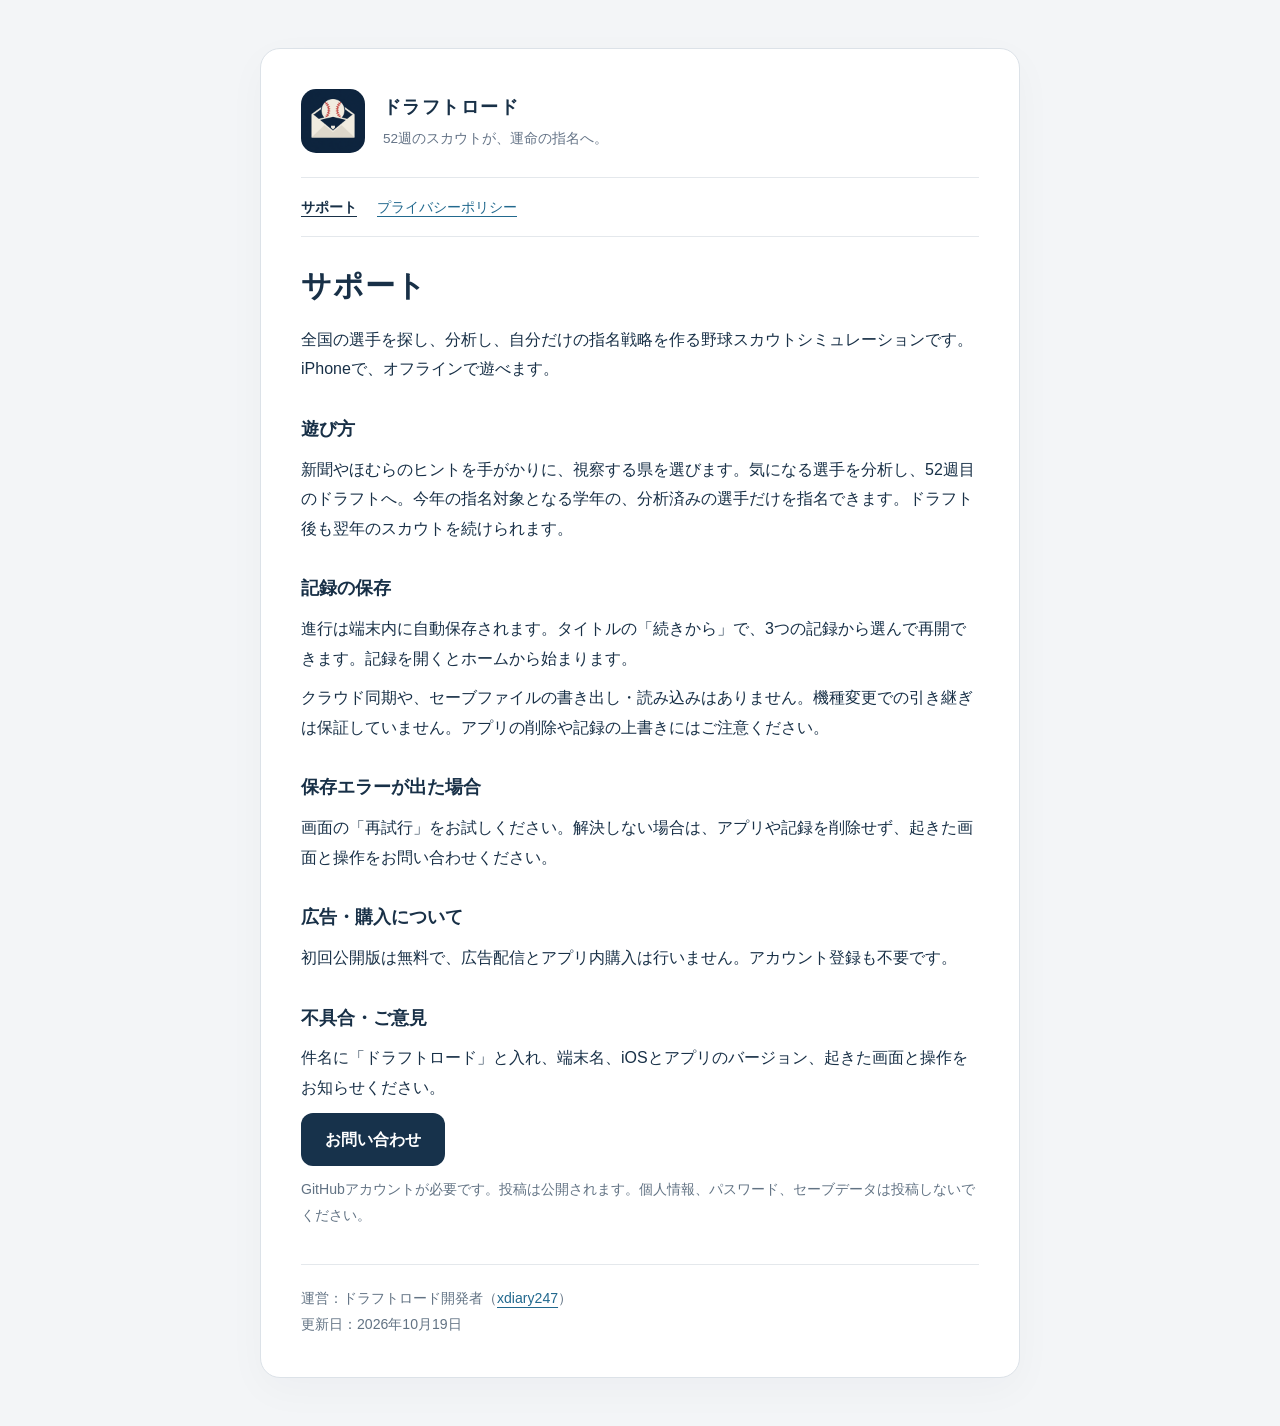
==== draft-road/index.html @ 800f82bb "Add Japanese Draft Road support and privacy pages" ====
<!doctype html>
<html lang="ja">
<head>
<meta charset="utf-8"><meta name="viewport" content="width=device-width,initial-scale=1">
<meta name="description" content="野球スカウトゲーム「ドラフトロード」の公式サポート。遊び方、記録の保存、不具合のお問い合わせについて。">
<title>サポート | ドラフトロード</title><link rel="stylesheet" href="style.css"><link rel="icon" href="icon.png">
<link rel="canonical" href="https://xdiary247.github.io/draft-road/">
</head>
<body><main>
<header><img class="icon" src="icon.png" width="64" height="64" alt=""><div><p class="brand">ドラフトロード</p><p class="caption">52週のスカウトが、運命の指名へ。</p></div></header>
<nav aria-label="ページ"><a href="index.html" aria-current="page">サポート</a><a href="privacy.html">プライバシーポリシー</a></nav>
<h1>サポート</h1>
<p>全国の選手を探し、分析し、自分だけの指名戦略を作る野球スカウトシミュレーションです。iPhoneで、オフラインで遊べます。</p>
<h2>遊び方</h2>
<p>新聞やほむらのヒントを手がかりに、視察する県を選びます。気になる選手を分析し、52週目のドラフトへ。今年の指名対象となる学年の、分析済みの選手だけを指名できます。ドラフト後も翌年のスカウトを続けられます。</p>
<h2>記録の保存</h2>
<p>進行は端末内に自動保存されます。タイトルの「続きから」で、3つの記録から選んで再開できます。記録を開くとホームから始まります。</p>
<p>クラウド同期や、セーブファイルの書き出し・読み込みはありません。機種変更での引き継ぎは保証していません。アプリの削除や記録の上書きにはご注意ください。</p>
<h2>保存エラーが出た場合</h2>
<p>画面の「再試行」をお試しください。解決しない場合は、アプリや記録を削除せず、起きた画面と操作をお問い合わせください。</p>
<h2>広告・購入について</h2>
<p>初回公開版は無料で、広告配信とアプリ内購入は行いません。アカウント登録も不要です。</p>
<h2>不具合・ご意見</h2>
<p>件名に「ドラフトロード」と入れ、端末名、iOSとアプリのバージョン、起きた画面と操作をお知らせください。</p>
<p><a class="button" href="https://github.com/xdiary247/xdiary247.github.io/issues/new?title=%5B%E3%83%89%E3%83%A9%E3%83%95%E3%83%88%E3%83%AD%E3%83%BC%E3%83%89%5D%20">お問い合わせ</a></p>
<p class="muted">GitHubアカウントが必要です。投稿は公開されます。個人情報、パスワード、セーブデータは投稿しないでください。</p>
<footer>運営：ドラフトロード開発者（<a href="https://github.com/xdiary247">xdiary247</a>）<br>更新日：2026年10月19日</footer>
</main></body></html>
---- draft-road/style.css ----
:root{color-scheme:light;font-family:-apple-system,BlinkMacSystemFont,"Hiragino Kaku Gothic ProN","Yu Gothic",sans-serif;color:#183047;background:#f3f5f7;line-height:1.85}*{box-sizing:border-box}body{margin:0}main{max-width:760px;margin:48px auto;padding:40px;background:white;border:1px solid #dce2e8;border-radius:20px;box-shadow:0 12px 40px #12263808}header{display:flex;align-items:center;gap:18px;margin-bottom:24px}.icon{border-radius:15px;flex-shrink:0}.brand{font-size:1.15rem;font-weight:750;letter-spacing:.08em;margin:0}.caption{font-size:.85rem;color:#657487;margin:2px 0 0}nav{display:flex;flex-wrap:wrap;gap:20px;padding:16px 0;border-block:1px solid #e4e8ec;font-size:.88rem;margin-bottom:26px}a{color:#22698e;text-underline-offset:4px}a:focus-visible{outline:3px solid #cfad64;outline-offset:5px}nav a[aria-current]{color:#183047;font-weight:700}h1{font-size:1.9rem;line-height:1.5;margin:8px 0 16px;letter-spacing:.025em}h2{font-size:1.13rem;line-height:1.7;margin:30px 0 8px}p{margin:10px 0}.muted,footer{color:#627384;font-size:.88rem}.button{display:inline-block;padding:12px 24px;min-height:48px;border-radius:12px;background:#17324b;color:white;text-decoration:none;font-weight:700}footer{margin-top:36px;padding-top:20px;border-top:1px solid #e4e8ec}@media(max-width:600px){main{margin:12px;padding:26px 20px;border-radius:15px}h1{font-size:1.55rem}header{gap:14px}.caption{font-size:.78rem}}
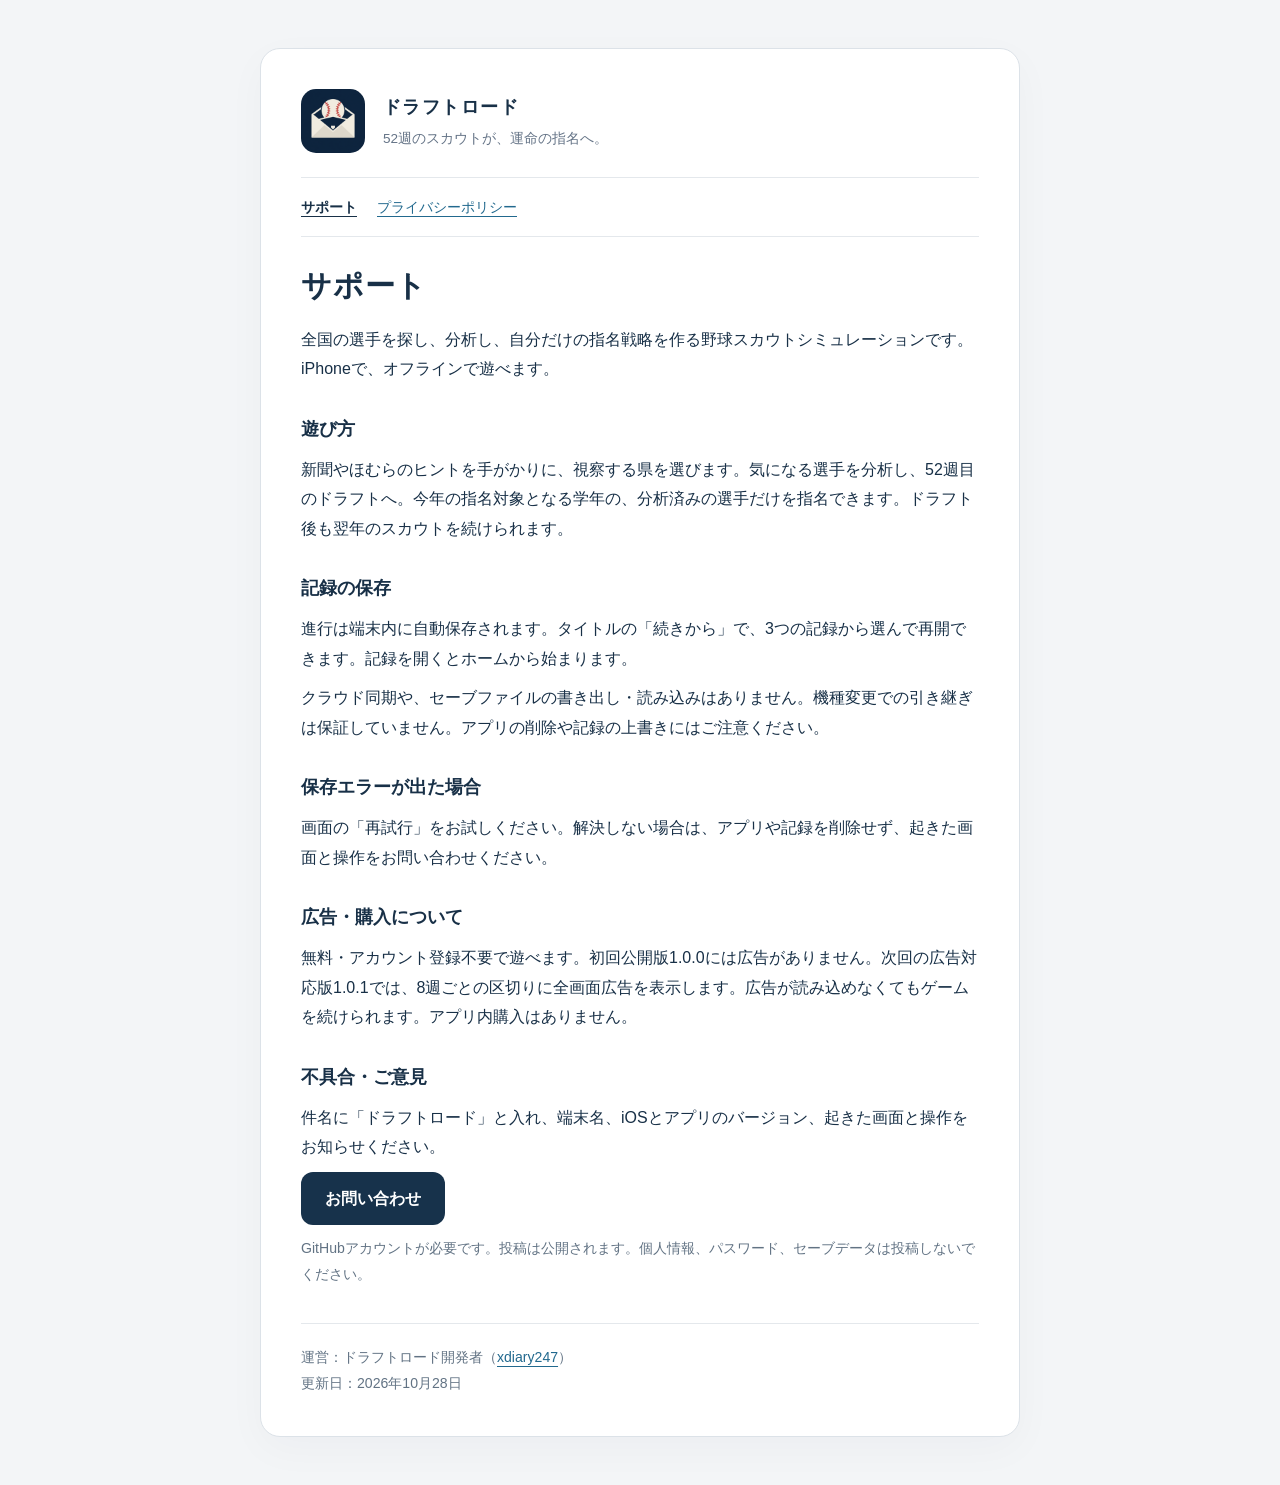
==== commit 6bfc3b57: "Document Draft Road advertising update and Google data use" ====
--- a/draft-road/index.html
+++ b/draft-road/index.html
@@ -19,10 +19,10 @@
 <h2>保存エラーが出た場合</h2>
 <p>画面の「再試行」をお試しください。解決しない場合は、アプリや記録を削除せず、起きた画面と操作をお問い合わせください。</p>
 <h2>広告・購入について</h2>
-<p>初回公開版は無料で、広告配信とアプリ内購入は行いません。アカウント登録も不要です。</p>
+<p>無料・アカウント登録不要で遊べます。初回公開版1.0.0には広告がありません。次回の広告対応版1.0.1では、8週ごとの区切りに全画面広告を表示します。広告が読み込めなくてもゲームを続けられます。アプリ内購入はありません。</p>
 <h2>不具合・ご意見</h2>
 <p>件名に「ドラフトロード」と入れ、端末名、iOSとアプリのバージョン、起きた画面と操作をお知らせください。</p>
 <p><a class="button" href="https://github.com/xdiary247/xdiary247.github.io/issues/new?title=%5B%E3%83%89%E3%83%A9%E3%83%95%E3%83%88%E3%83%AD%E3%83%BC%E3%83%89%5D%20">お問い合わせ</a></p>
 <p class="muted">GitHubアカウントが必要です。投稿は公開されます。個人情報、パスワード、セーブデータは投稿しないでください。</p>
-<footer>運営：ドラフトロード開発者（<a href="https://github.com/xdiary247">xdiary247</a>）<br>更新日：2026年10月19日</footer>
+<footer>運営：ドラフトロード開発者（<a href="https://github.com/xdiary247">xdiary247</a>）<br>更新日：2026年10月28日</footer>
 </main></body></html>
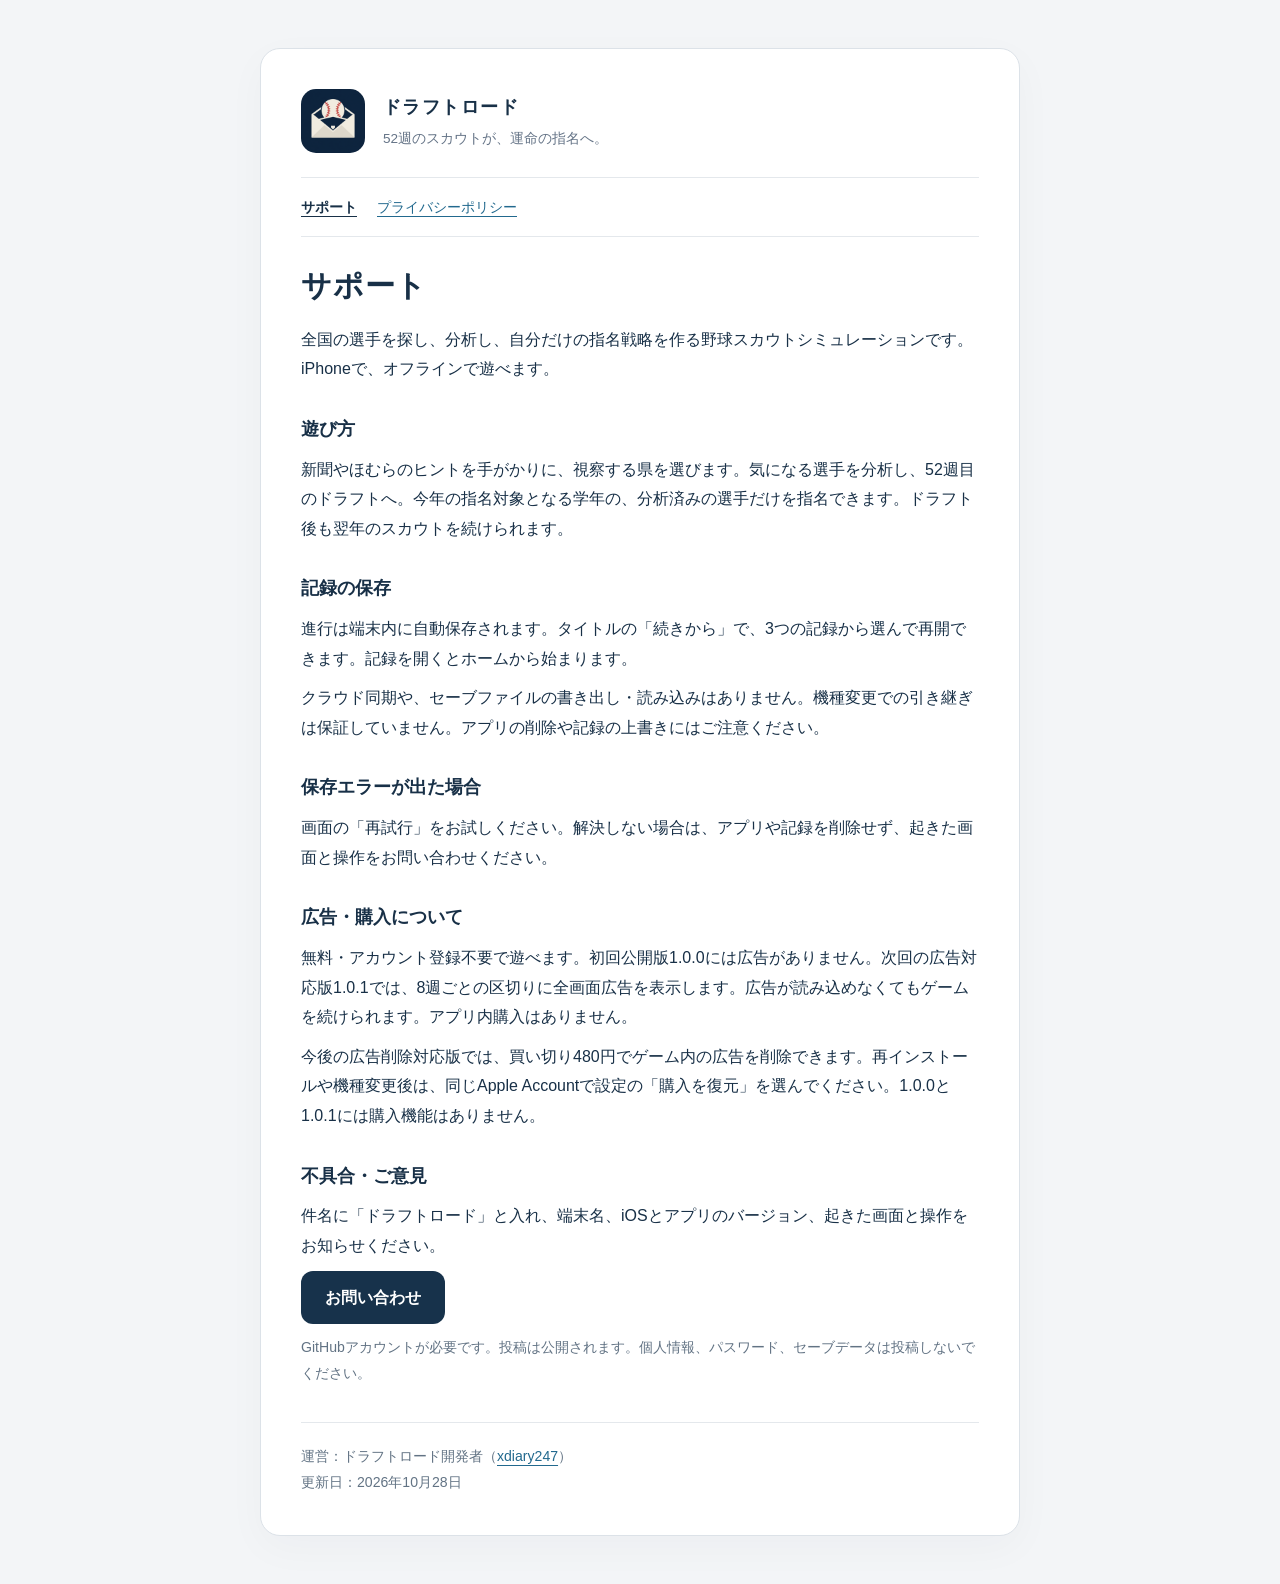
==== commit 6a6f669c: "Explain optional one-time ad removal for Draft Road" ====
--- a/draft-road/index.html
+++ b/draft-road/index.html
@@ -20,6 +20,7 @@
 <p>画面の「再試行」をお試しください。解決しない場合は、アプリや記録を削除せず、起きた画面と操作をお問い合わせください。</p>
 <h2>広告・購入について</h2>
 <p>無料・アカウント登録不要で遊べます。初回公開版1.0.0には広告がありません。次回の広告対応版1.0.1では、8週ごとの区切りに全画面広告を表示します。広告が読み込めなくてもゲームを続けられます。アプリ内購入はありません。</p>
+<p>今後の広告削除対応版では、買い切り480円でゲーム内の広告を削除できます。再インストールや機種変更後は、同じApple Accountで設定の「購入を復元」を選んでください。1.0.0と1.0.1には購入機能はありません。</p>
 <h2>不具合・ご意見</h2>
 <p>件名に「ドラフトロード」と入れ、端末名、iOSとアプリのバージョン、起きた画面と操作をお知らせください。</p>
 <p><a class="button" href="https://github.com/xdiary247/xdiary247.github.io/issues/new?title=%5B%E3%83%89%E3%83%A9%E3%83%95%E3%83%88%E3%83%AD%E3%83%BC%E3%83%89%5D%20">お問い合わせ</a></p>
